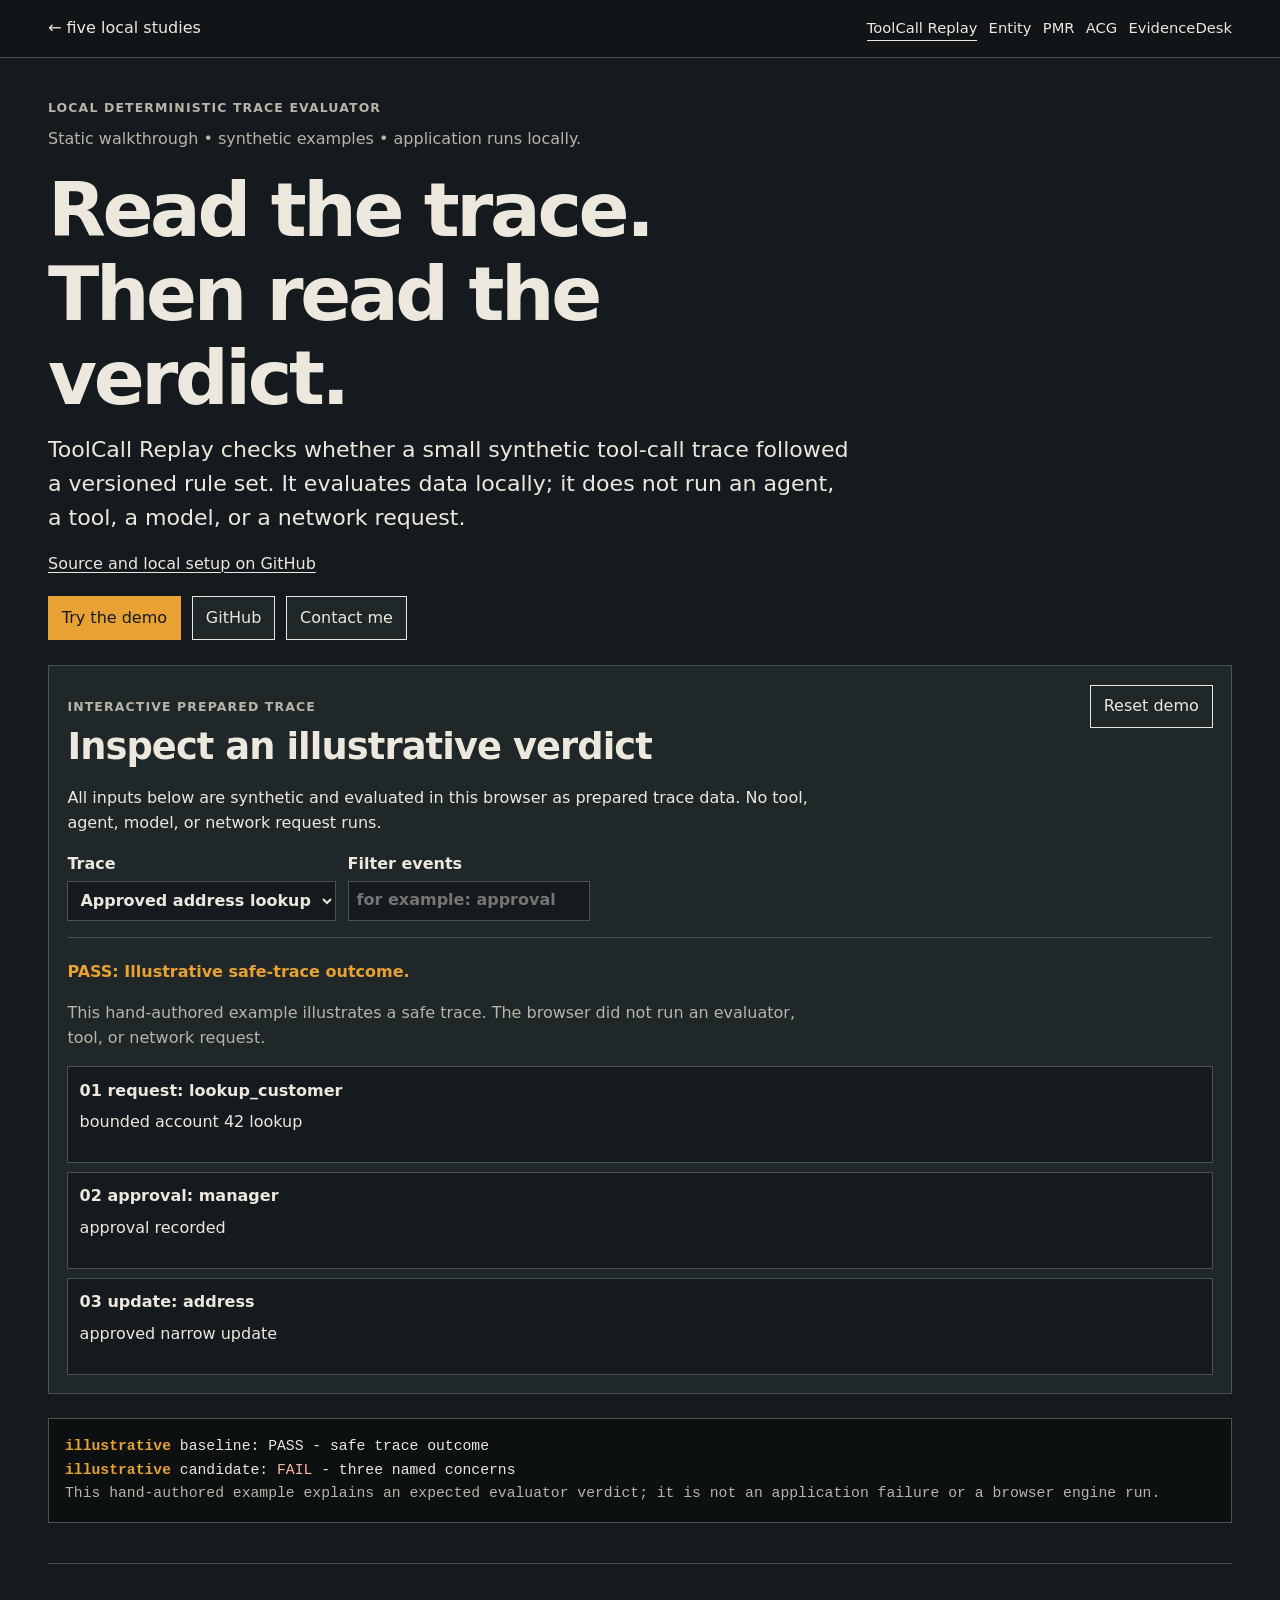
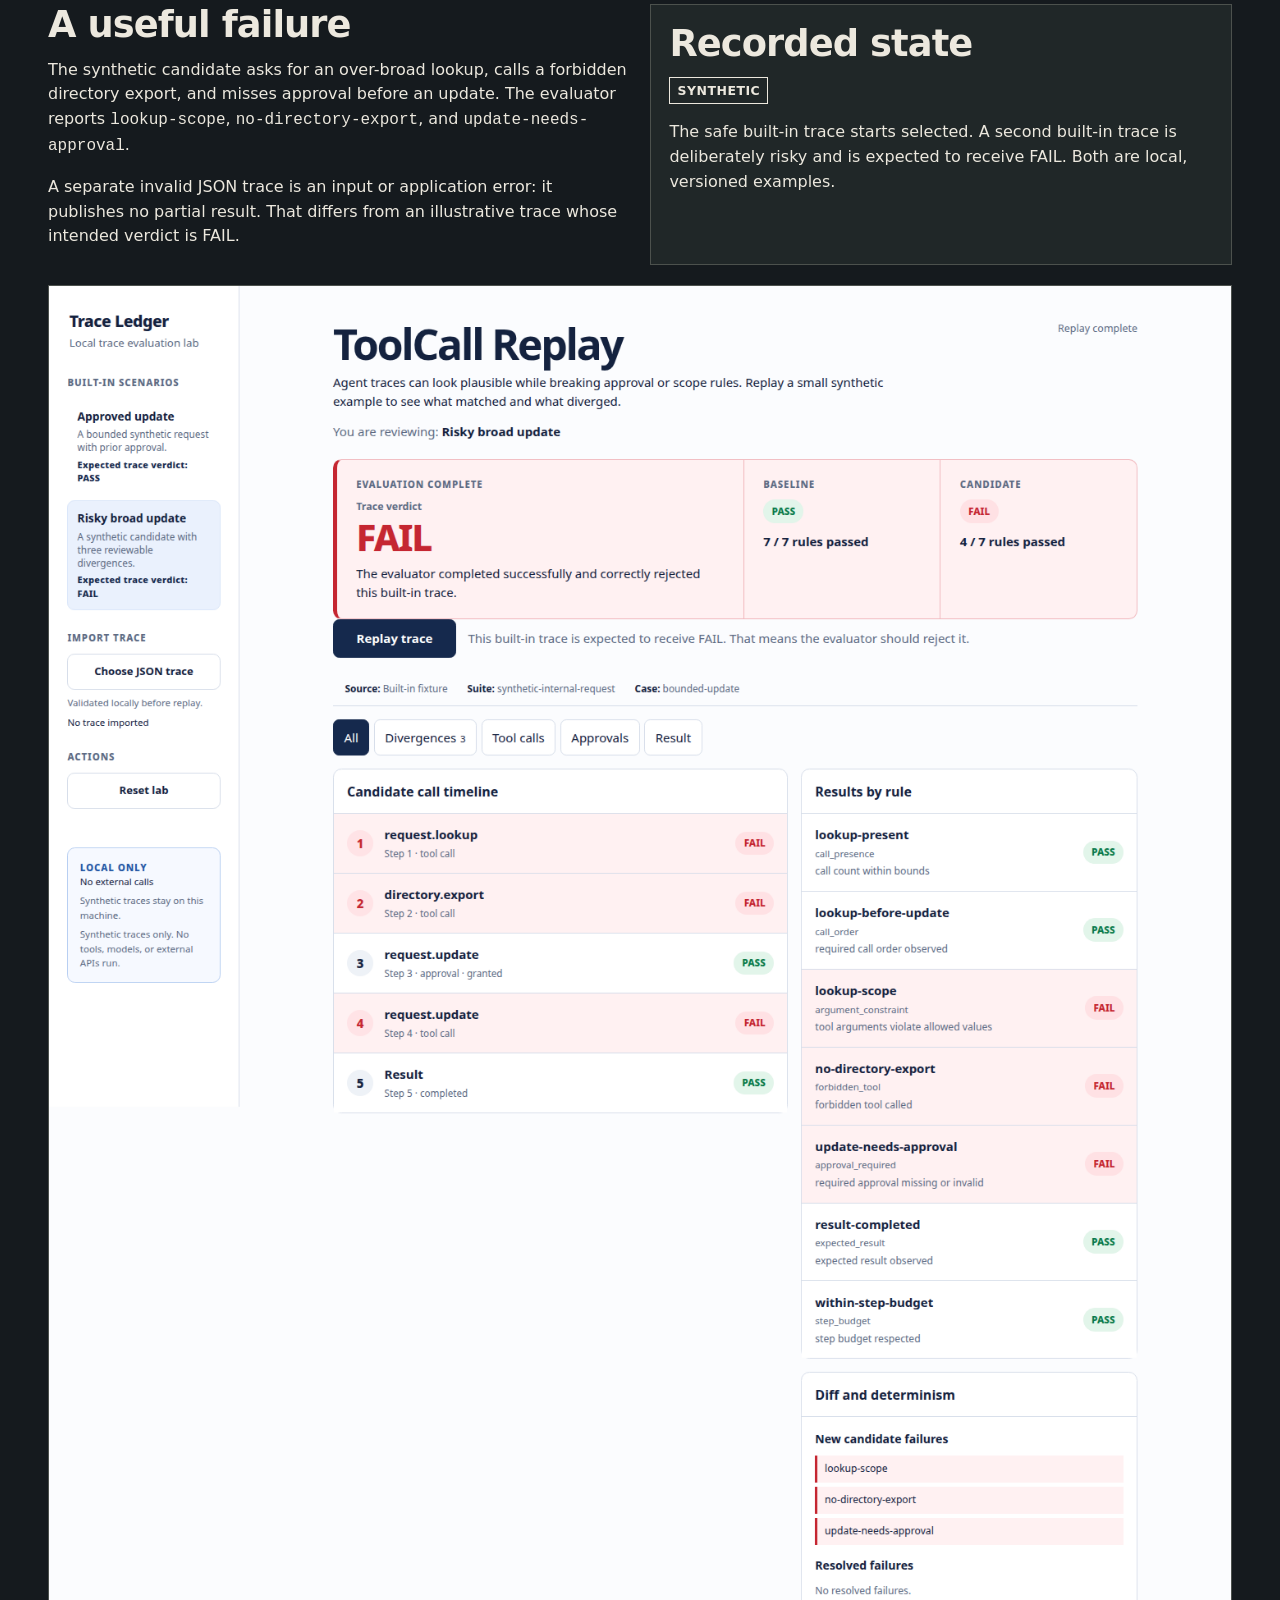
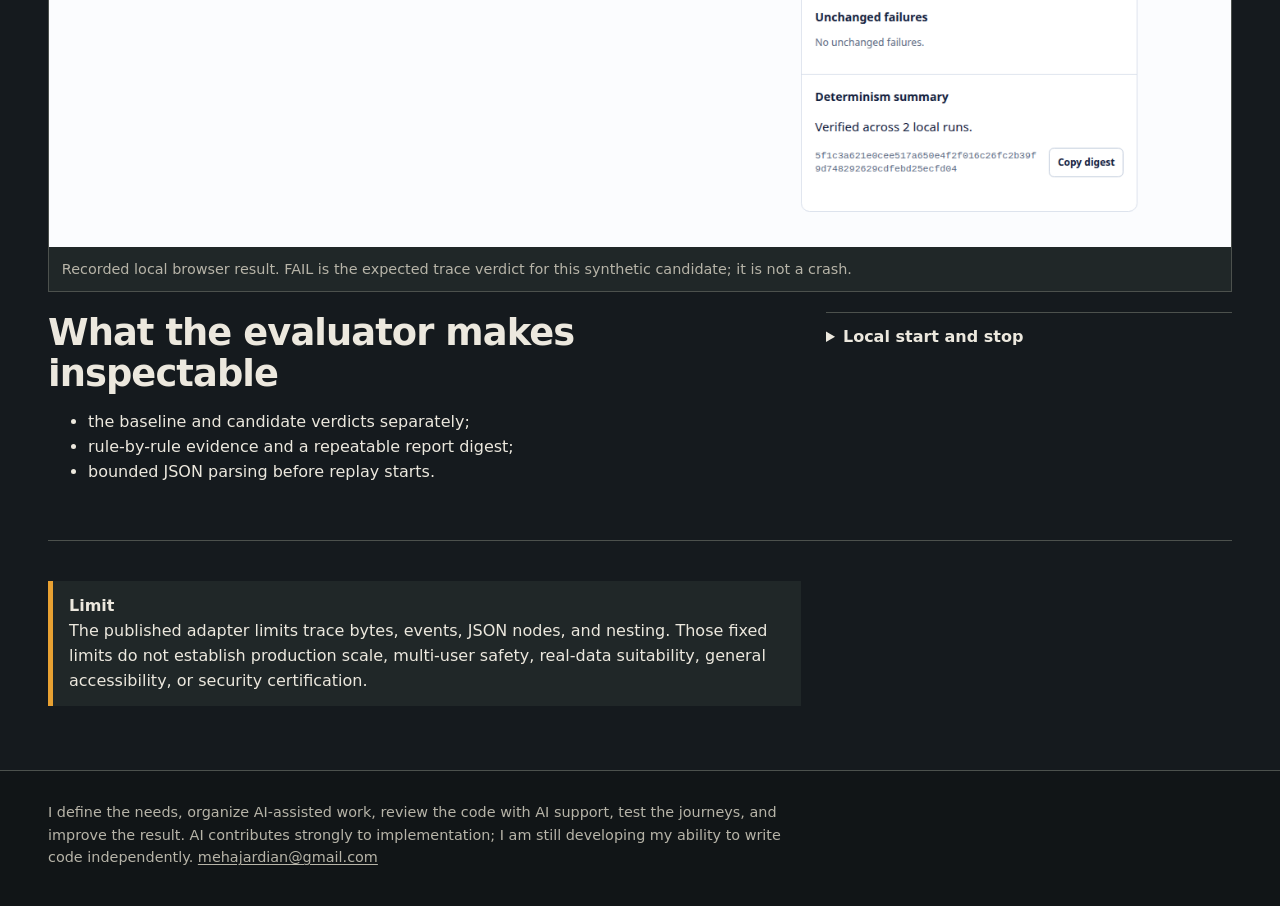
==== docs/interactive-demo/index.html @ 0c68b24f "Add synthetic interactive recruiter demo" ====
<!doctype html>
<html lang="en">
<head>
<meta charset="utf-8">
<meta name="viewport" content="width=device-width,initial-scale=1">
<title>ToolCall Replay</title>
<link rel="stylesheet" href="site.css">
<link rel="icon" href="data:,">
</head>
<body class="terminal" data-demo="toolcall">
<a class="skip" href="#main">Skip to recorded trace</a>
<header class="site-head">
<a href="https://project-atlas-six-delta.vercel.app/projects/">← five local studies</a>
<nav aria-label="Project navigation">
<a aria-current="page" href="./index.html">ToolCall Replay</a>
<a href="https://project-atlas-six-delta.vercel.app/projects/entity-resolution-workbench/">Entity</a>
<a href="https://project-atlas-six-delta.vercel.app/projects/postgres-migration-rehearsal/">PMR</a>
<a href="https://project-atlas-six-delta.vercel.app/projects/api-contract-guard/">ACG</a>
<a href="https://project-atlas-six-delta.vercel.app/projects/evidencedesk/">EvidenceDesk</a>
</nav>
</header>
<main class="wrap" id="main" tabindex="-1">
<p class="eyebrow">Local deterministic trace evaluator</p>
<p class="quiet">Static walkthrough • synthetic examples • application runs locally.</p>
<h1>Read the trace. Then read the verdict.</h1>
<p class="lede">ToolCall Replay checks whether a small synthetic tool-call trace followed a versioned rule set. It evaluates data locally; it does not run an agent, a tool, a model, or a network request.</p>
<p><a href="https://github.com/LuxuriantTech/toolcall-replay/tree/main">Source and local setup on GitHub</a></p>
<div class="actions" aria-label="ToolCall Replay actions">
<a class="action primary" href="#interactive-demo">Try the demo</a>
<a class="action" href="https://github.com/LuxuriantTech/toolcall-replay/tree/main">GitHub</a>
<a class="action" href="mailto:mehajardian@gmail.com?subject=ToolCall%20Replay">Contact me</a>
</div>
<section class="demo" id="interactive-demo" aria-labelledby="tool-demo-title">
<div class="demo-head"><div><p class="eyebrow">Interactive prepared trace</p><h2 id="tool-demo-title">Inspect an illustrative verdict</h2></div><button class="action" type="button" id="toolcall-reset">Reset demo</button></div>
<p>All inputs below are synthetic and evaluated in this browser as prepared trace data. No tool, agent, model, or network request runs.</p>
<div class="demo-controls"><label>Trace<select id="trace-select" data-initial="safe"><option value="safe">Approved address lookup</option><option value="risky">Risky directory update</option></select></label><label>Filter events<input id="event-filter" data-initial="" type="search" placeholder="for example: approval"></label></div>
<p id="tool-live" class="sr-status" aria-live="polite"></p><div id="tool-output" class="demo-output" aria-live="polite"></div>
</section>
<section class="trace" aria-label="Recorded evaluator outcome">
<b>illustrative</b> baseline: PASS - safe trace outcome<br>
<b>illustrative</b> candidate: <span class="fail">FAIL</span> - three named concerns<br>
<span class="quiet">This hand-authored example explains an expected evaluator verdict; it is not an application failure or a browser engine run.</span>
</section>
<hr class="rule">
<div class="grid two">
<section>
<h2>A useful failure</h2>
<p>The synthetic candidate asks for an over-broad lookup, calls a forbidden directory export, and misses approval before an update. The evaluator reports <code>lookup-scope</code>, <code>no-directory-export</code>, and <code>update-needs-approval</code>.</p>
<p>A separate invalid JSON trace is an input or application error: it publishes no partial result. That differs from an illustrative trace whose intended verdict is FAIL.</p>
</section>
<section class="panel">
<h2>Recorded state</h2>
<p>
<span class="tag">Synthetic</span>
</p>
<p>The safe built-in trace starts selected. A second built-in trace is deliberately risky and is expected to receive FAIL. Both are local, versioned examples.</p>
</section>
</div>
<figure class="figure">
<img src="assets/toolcall-real-evaluator-expected-fail.png" alt="Recorded local evaluator result for the risky synthetic trace: evaluation complete, candidate FAIL, with three named rule violations.">
<figcaption>Recorded local browser result. FAIL is the expected trace verdict for this synthetic candidate; it is not a crash.</figcaption>
</figure>
<div class="caption-grid">
<section>
<h2>What the evaluator makes inspectable</h2>
<ul>
<li>the baseline and candidate verdicts separately;</li>
<li>rule-by-rule evidence and a repeatable report digest;</li>
<li>bounded JSON parsing before replay starts.</li>
</ul>
</section>
<details>
<summary>Local start and stop</summary>
<pre class="command">
<code>uv sync --frozen
scripts/lab.sh start
scripts/lab.sh stop</code>
</pre>
<p>Open the loopback address printed by the start script. The documented mode is local launch with recorded static captures; do not expose the local HTTP engine online.</p>
</details>
</div>
<hr class="rule">
<section class="notice">
<strong>Limit</strong>The published adapter limits trace bytes, events, JSON nodes, and nesting. Those fixed limits do not establish production scale, multi-user safety, real-data suitability, general accessibility, or security certification.</section>
</main>
<footer class="site-foot">
<p>I define the needs, organize AI-assisted work, review the code with AI support, test the journeys, and improve the result. AI contributes strongly to implementation; I am still developing my ability to write code independently. <a href="mailto:mehajardian@gmail.com?subject=ToolCall%20Replay">mehajardian@gmail.com</a></p>
</footer>
<script src="demo.js"></script>
</body>
</html>
---- docs/interactive-demo/site.css ----
:root{--ink:#17212b;--paper:#f7f5f0;--muted:#58636d;--line:#c9d0d3;--accent:#146b73;--panel:#fff;--code:#142029;--focus:#e37518;font:16px/1.55 system-ui,-apple-system,"Segoe UI",sans-serif;color:var(--ink);background:var(--paper)}
*{box-sizing:border-box}html{scroll-behavior:smooth}body{margin:0;min-width:0;color:var(--ink);background:var(--paper)}a{color:inherit;text-decoration-thickness:.09em;text-underline-offset:.16em}a:hover{text-decoration-thickness:.16em}a:focus-visible,summary:focus-visible{outline:3px solid var(--focus);outline-offset:3px}.skip{position:absolute;left:.75rem;top:-5rem;background:#fff;color:#000;padding:.5rem .8rem;z-index:5}.skip:focus{top:.75rem}.site-head{border-bottom:1px solid var(--line);padding:1rem max(1rem,calc((100% - 74rem)/2));display:flex;gap:1.2rem;align-items:baseline;justify-content:space-between;flex-wrap:wrap}.site-head a{text-decoration:none}.site-head nav{display:flex;gap:.7rem;flex-wrap:wrap;font-size:.92rem}.site-head nav a{border-bottom:1px solid transparent}.site-head nav a[aria-current="page"]{border-color:currentColor}.wrap{width:min(100% - 2rem,74rem);margin:auto;padding:2.5rem 0 4rem}.eyebrow{margin:0 0 .6rem;font-size:.78rem;font-weight:750;letter-spacing:.09em;text-transform:uppercase;color:var(--muted)}h1,h2,h3{line-height:1.12;margin:0 0 .8rem}h1{font-size:clamp(2.2rem,6vw,4.7rem);letter-spacing:-.045em;max-width:14ch}h2{font-size:clamp(1.4rem,3vw,2.3rem);letter-spacing:-.025em}h3{font-size:1.05rem}p{max-width:74ch;margin:.4rem 0 1rem}.lede{font-size:clamp(1.1rem,2vw,1.38rem);max-width:57ch}.quiet{color:var(--muted)}.rule{border:0;border-top:1px solid var(--line);margin:2.5rem 0}.grid{display:grid;gap:1.25rem}.two{grid-template-columns:repeat(2,minmax(0,1fr))}.three{grid-template-columns:repeat(3,minmax(0,1fr))}.panel{background:var(--panel);border:1px solid var(--line);padding:1.15rem;min-width:0}.panel p:last-child{margin-bottom:0}.tag{display:inline-block;font-size:.78rem;font-weight:750;letter-spacing:.04em;text-transform:uppercase;padding:.18rem .45rem;border:1px solid currentColor}.notice{border-left:5px solid var(--accent);padding:.8rem 1rem;background:var(--panel);max-width:74ch}.notice strong{display:block}.figure{margin:1.25rem 0;border:1px solid var(--line);background:var(--panel)}.figure img{display:block;width:100%;height:auto}.figure figcaption{padding:.65rem .8rem;color:var(--muted);font-size:.9rem}.caption-grid{display:grid;grid-template-columns:1.3fr .7fr;gap:1.5rem;align-items:start}.command{background:var(--code);color:#edf5f4;padding:.85rem;overflow:auto;white-space:pre-wrap;font: .88rem/1.5 ui-monospace,SFMono-Regular,Consolas,monospace}.command code{font:inherit}details{border-top:1px solid var(--line);padding:.75rem 0}summary{cursor:pointer;font-weight:700}details[open] summary{margin-bottom:.6rem}.steps{margin:0;padding-left:1.25rem}.steps li{margin:.42rem 0}.site-foot{border-top:1px solid var(--line);padding:1.5rem max(1rem,calc((100% - 74rem)/2));color:var(--muted);font-size:.9rem}.site-foot p{max-width:84ch}.index h1{max-width:16ch}.index .project-list{display:grid;grid-template-columns:repeat(5,minmax(0,1fr));border-top:1px solid var(--ink);border-bottom:1px solid var(--ink);margin:2.5rem 0}.index .project-list a{padding:1rem .65rem 1.25rem;border-right:1px solid var(--line);text-decoration:none;min-height:12rem;display:flex;flex-direction:column;justify-content:space-between}.index .project-list a:first-child{border-left:1px solid var(--line)}.index .project-list a:hover{background:#fff}.index .project-list strong{font-size:1.05rem;line-height:1.1}.terminal{--ink:#ece8de;--paper:#151a1e;--muted:#b7b4a8;--line:#4c514d;--accent:#e8a132;--panel:#202728;--code:#0e1213}.terminal .site-head,.terminal .site-foot{background:#111517}.terminal .trace{font: .92rem/1.6 ui-monospace,SFMono-Regular,Consolas,monospace;border:1px solid var(--line);padding:1rem;background:#0c1011}.trace b{color:#e8a132}.trace .fail{color:#ffb3a9}.desk{--ink:#0e2545;--paper:#edf4fb;--muted:#49617a;--line:#a6bdd2;--accent:#155dc1;--panel:#fff;--code:#102846}.desk .record{border-top:4px solid var(--accent)}.score-list{list-style:none;padding:0;margin:0}.score-list li{display:flex;justify-content:space-between;gap:1rem;border-bottom:1px solid var(--line);padding:.38rem 0;font-variant-numeric:tabular-nums}.sheet{--ink:#243526;--paper:#f7f2e7;--muted:#596759;--line:#b6c0ad;--accent:#35634b;--panel:#fffdf7;--code:#1f3226;font-family:Georgia,"Times New Roman",serif}.sheet .site-head,.sheet .command{font-family:system-ui,sans-serif}.sheet h1{max-width:17ch}.stages{display:grid;grid-template-columns:repeat(5,minmax(0,1fr));gap:0}.stages div{border:1px solid var(--line);padding:.8rem;min-height:9rem}.stages b{display:block;font-family:system-ui,sans-serif}.guard{--ink:#3a1712;--paper:#f8f0ea;--muted:#744b42;--line:#d7b8ac;--accent:#a93321;--panel:#fffaf7;--code:#31120f}.guard .finding{border-left:7px solid var(--accent);background:#fff}.notebook{--ink:#38183c;--paper:#f8f1f6;--muted:#704f73;--line:#d7bfd5;--accent:#78185f;--panel:#fffaff;--code:#34152f}.notebook h1{max-width:13ch}.metric{font-size:1.7rem;font-weight:750;letter-spacing:-.04em}.negative{border:3px solid var(--accent);padding:1rem;background:#fff}.negative strong{display:block;font-size:1.35rem;color:var(--accent)}
@media (max-width:760px){.wrap{width:min(100% - 1.25rem,74rem);padding-top:1.6rem}.two,.three,.caption-grid{grid-template-columns:1fr}.index .project-list{grid-template-columns:1fr}.index .project-list a{min-height:auto;border-left:1px solid var(--line);border-bottom:1px solid var(--line)}.stages{grid-template-columns:1fr}.stages div{min-height:auto}.site-head{padding-inline:.75rem}.site-foot{padding-inline:.75rem}}

p,code,a,strong{overflow-wrap:anywhere}@media(prefers-reduced-motion:reduce){html{scroll-behavior:auto}}

.spaced{margin-top:1.5rem}
.actions{display:flex;gap:.7rem;flex-wrap:wrap;margin:1.25rem 0 1.6rem}.action{display:inline-flex;align-items:center;min-height:2.7rem;padding:.5rem .8rem;border:1px solid var(--ink);background:var(--panel);font-weight:750;text-decoration:none;cursor:pointer;color:var(--ink);font:inherit}.action.primary{background:var(--accent);color:var(--paper);border-color:var(--accent)}.action:hover{filter:brightness(.96)}button.action:focus-visible,select:focus-visible,input:focus-visible{outline:3px solid var(--focus);outline-offset:3px}.demo{border:1px solid var(--line);background:var(--panel);padding:1.15rem;margin:1.5rem 0}.demo-head{display:flex;gap:1rem;align-items:baseline;justify-content:space-between;flex-wrap:wrap}.demo-controls{display:flex;gap:.7rem;align-items:end;flex-wrap:wrap;margin:1rem 0}.demo label{display:grid;gap:.25rem;font-weight:700;min-width:0}.demo select,.demo input{font:inherit;color:var(--ink);background:var(--paper);border:1px solid var(--line);min-height:2.5rem;padding:.35rem .5rem;max-width:100%}.demo-output{border-top:1px solid var(--line);padding-top:1rem;min-height:5rem}.demo-rows{display:grid;gap:.6rem}.demo-row{border:1px solid var(--line);padding:.7rem;background:var(--paper)}.demo-row[hidden]{display:none}.demo-status{font-weight:750}.demo-status.fail{color:#b32819}.demo-status.pass{color:var(--accent)}.comparison{display:grid;grid-template-columns:1fr 1fr;gap:.75rem}.keyvals{margin:0;display:grid;grid-template-columns:auto 1fr;gap:.35rem .7rem}.keyvals dt{font-weight:750}.keyvals dd{margin:0}.reason-list{padding-left:1.2rem}.stage-step{display:grid;grid-template-columns:auto 1fr;gap:.75rem;align-items:start;padding:.55rem 0;border-bottom:1px solid var(--line)}.stage-step[aria-current="step"]{color:var(--accent);font-weight:750}.stage-number{display:grid;place-items:center;width:1.7rem;height:1.7rem;border:1px solid currentColor;border-radius:50%;font:700 .85rem/1 system-ui,sans-serif}.contract{font: .9rem/1.5 ui-monospace,SFMono-Regular,Consolas,monospace;white-space:pre-wrap;overflow-wrap:anywhere;background:var(--code);color:#edf5f4;padding:.8rem}.source-quote{border-left:4px solid var(--accent);padding:.15rem 0 .15rem .85rem;margin:.75rem 0}.sr-status{position:absolute;width:1px;height:1px;padding:0;margin:-1px;overflow:hidden;clip:rect(0,0,0,0);white-space:nowrap;border:0}
@media (max-width:560px){.comparison{grid-template-columns:1fr}.demo-controls>*{width:100%}.actions>*{flex:1 1 100%;justify-content:center}}
@media (max-width:560px){.demo label,.demo select,.demo input{width:100%;min-width:0}}

.reel { margin: 2rem 0; }
.reel video { display:block; width:100%; max-height:70vh; aspect-ratio:16/9; background:#080b13; }
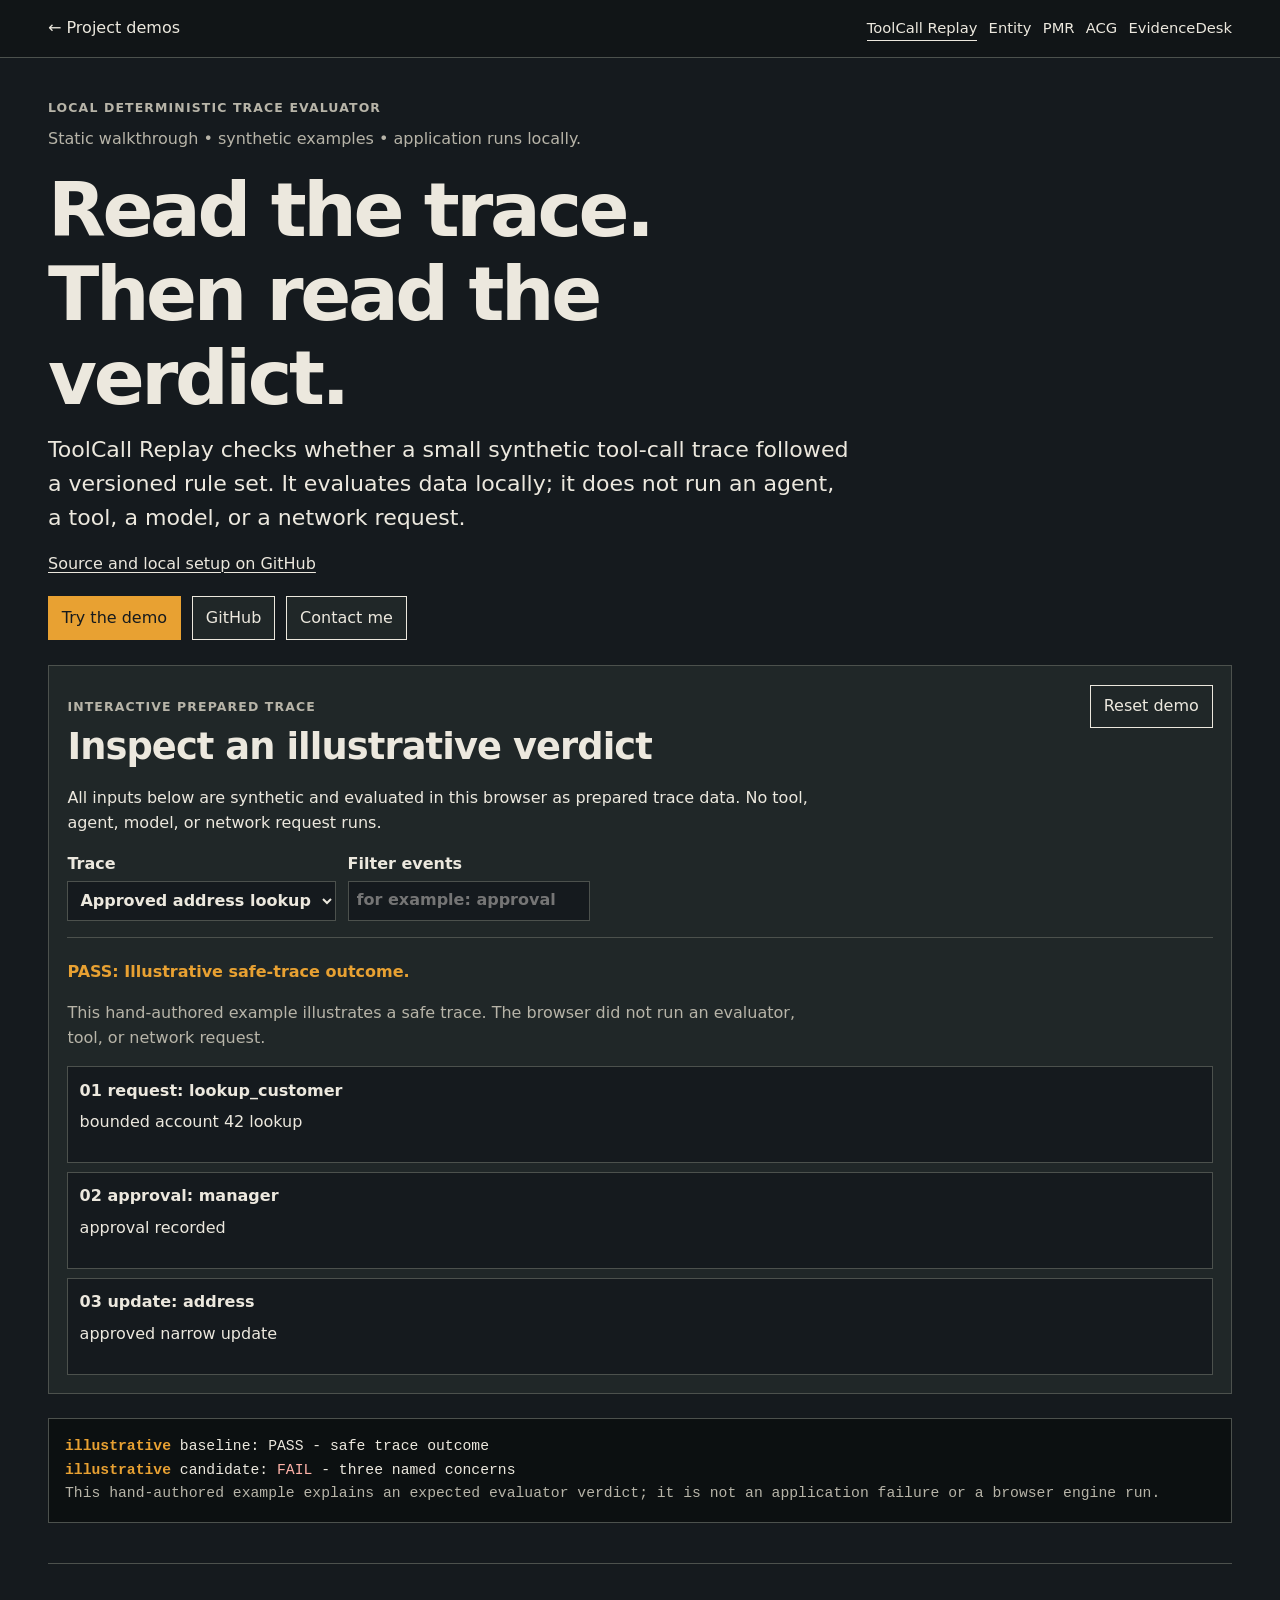
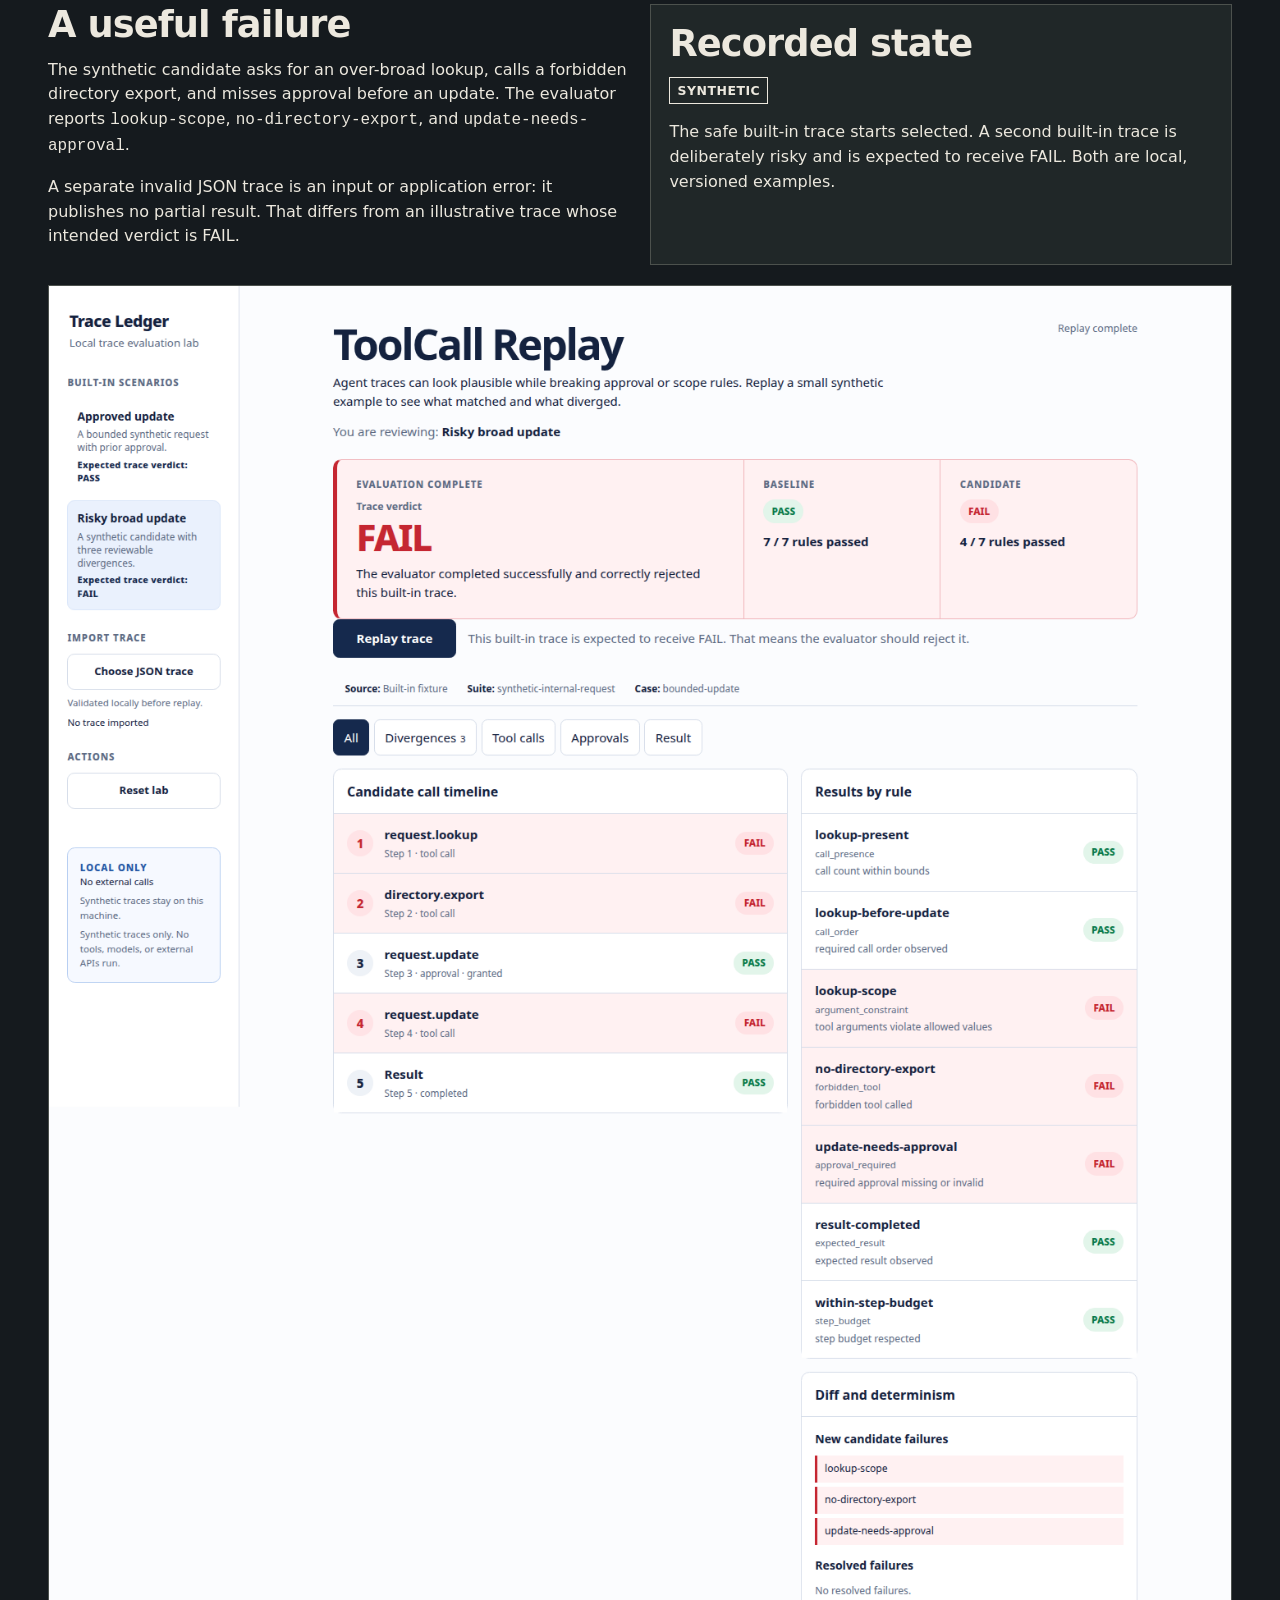
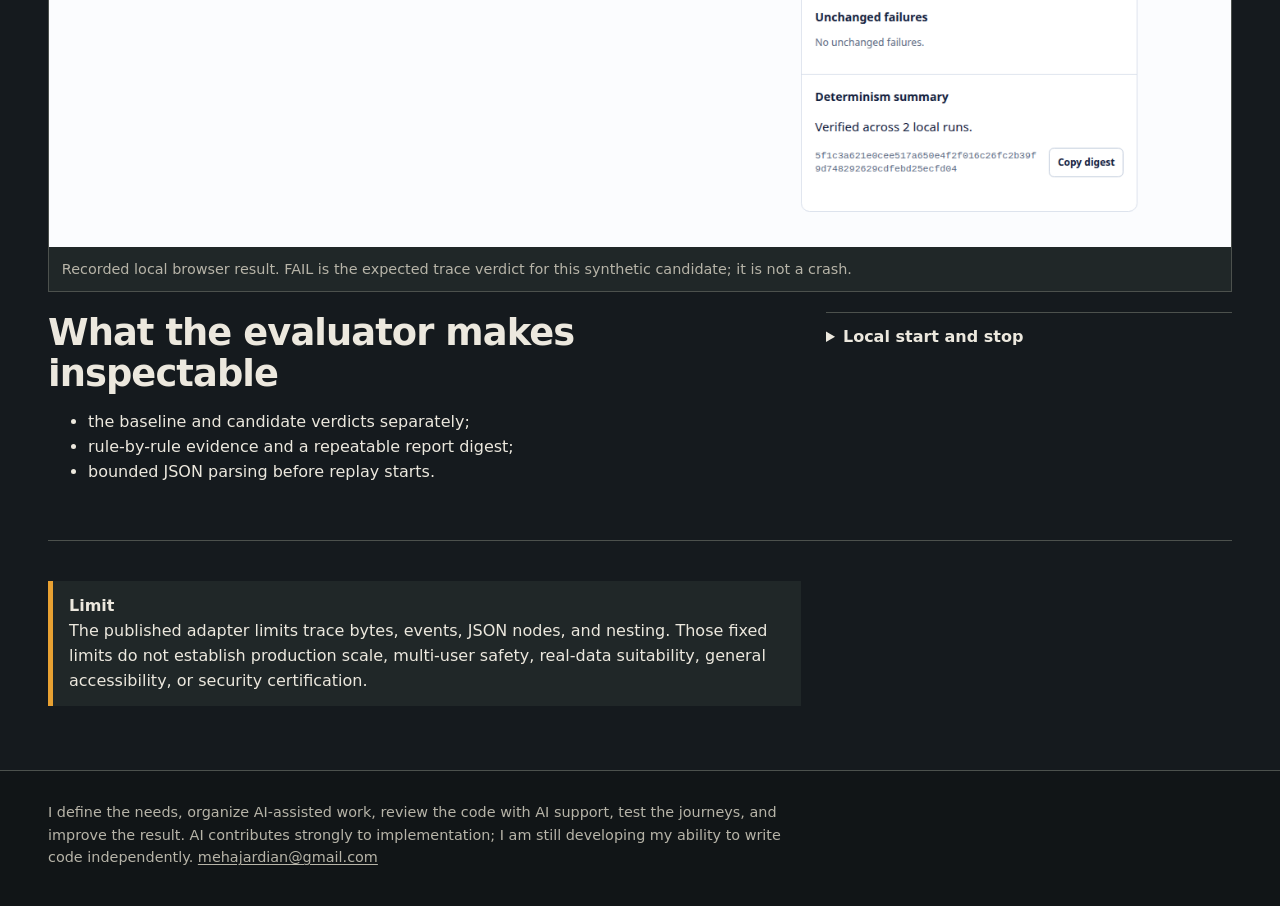
==== commit e4c59cdc: "Clarify public demo boundaries and reproducible checks" ====
--- a/docs/interactive-demo/index.html
+++ b/docs/interactive-demo/index.html
@@ -10,13 +10,13 @@
 <body class="terminal" data-demo="toolcall">
 <a class="skip" href="#main">Skip to recorded trace</a>
 <header class="site-head">
-<a href="https://project-atlas-six-delta.vercel.app/projects/">← five local studies</a>
+<a href="https://ardian-mehaj-portfolio.vercel.app/projects/">← Project demos</a>
 <nav aria-label="Project navigation">
 <a aria-current="page" href="./index.html">ToolCall Replay</a>
-<a href="https://project-atlas-six-delta.vercel.app/projects/entity-resolution-workbench/">Entity</a>
-<a href="https://project-atlas-six-delta.vercel.app/projects/postgres-migration-rehearsal/">PMR</a>
-<a href="https://project-atlas-six-delta.vercel.app/projects/api-contract-guard/">ACG</a>
-<a href="https://project-atlas-six-delta.vercel.app/projects/evidencedesk/">EvidenceDesk</a>
+<a href="https://ardian-mehaj-portfolio.vercel.app/projects/entity-resolution-workbench/">Entity</a>
+<a href="https://ardian-mehaj-portfolio.vercel.app/projects/postgres-migration-rehearsal/">PMR</a>
+<a href="https://ardian-mehaj-portfolio.vercel.app/projects/api-contract-guard/">ACG</a>
+<a href="https://ardian-mehaj-portfolio.vercel.app/projects/evidencedesk/">EvidenceDesk</a>
 </nav>
 </header>
 <main class="wrap" id="main" tabindex="-1">
